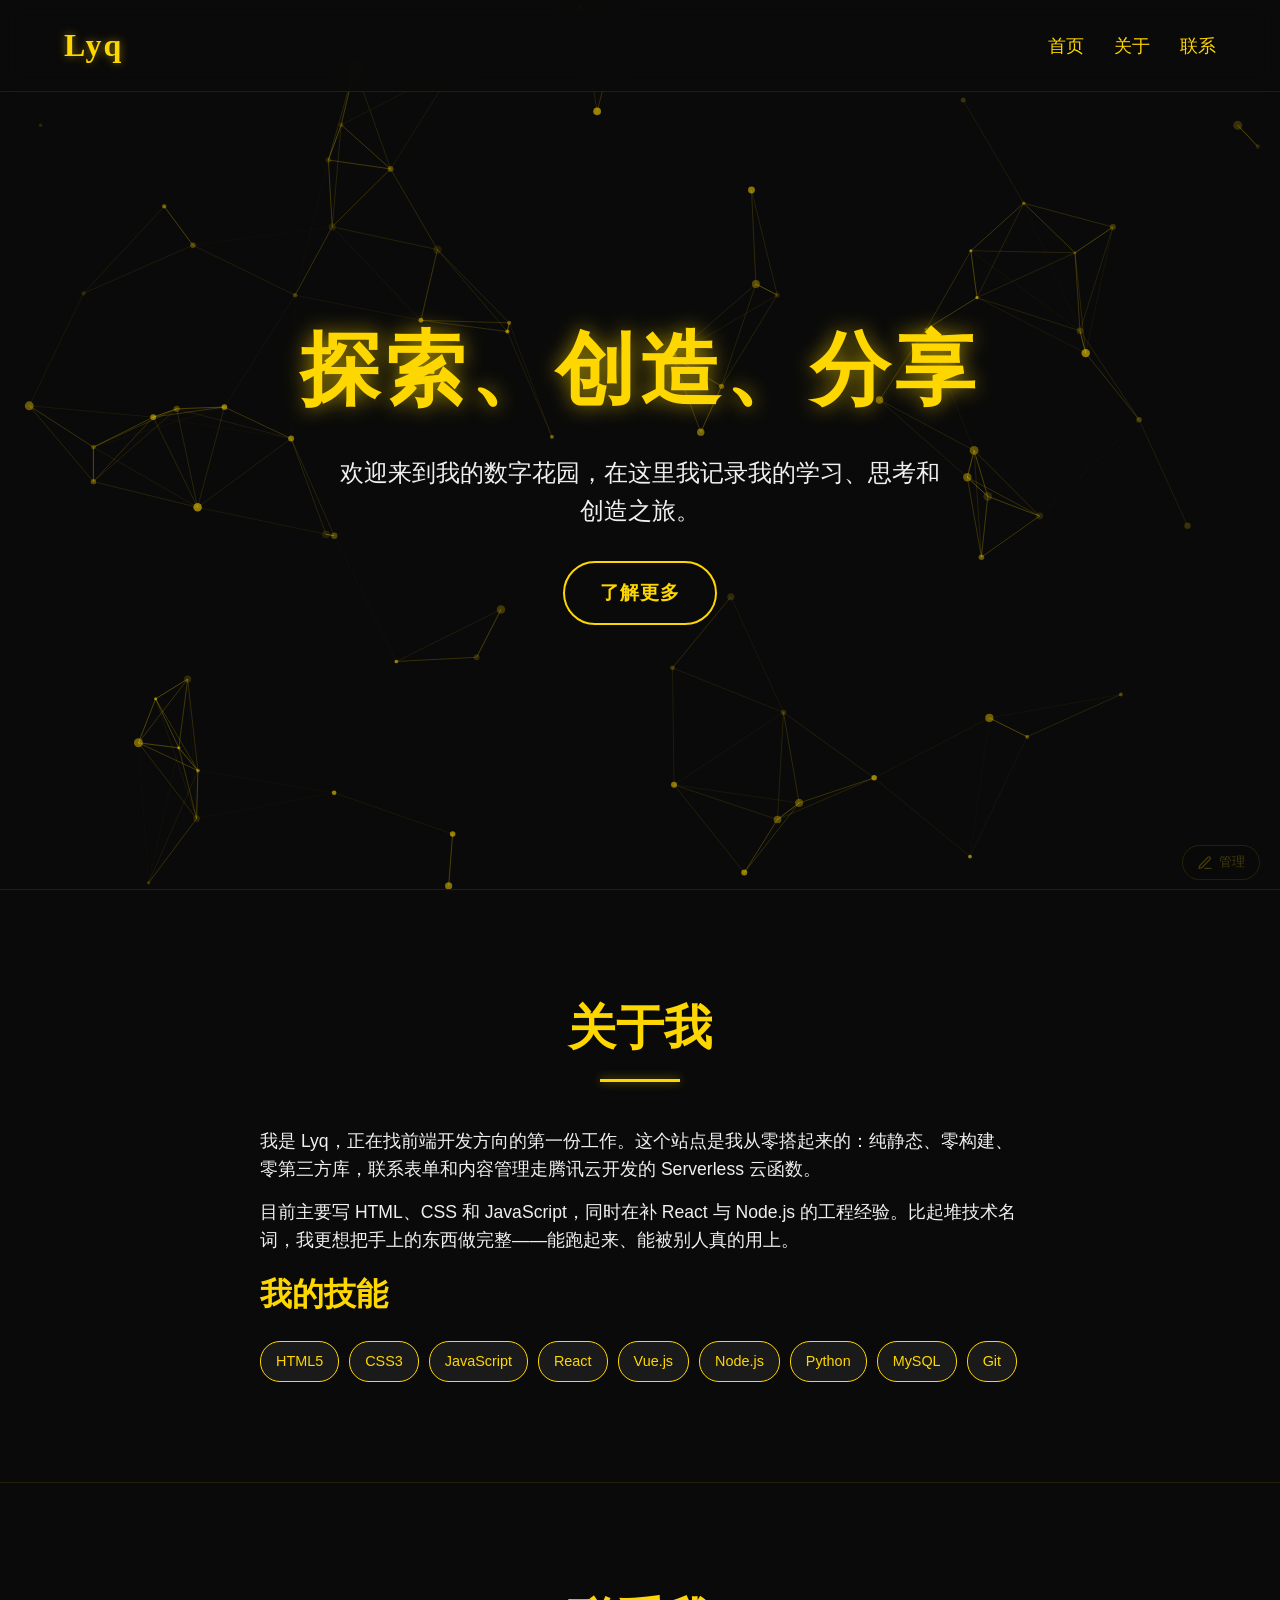
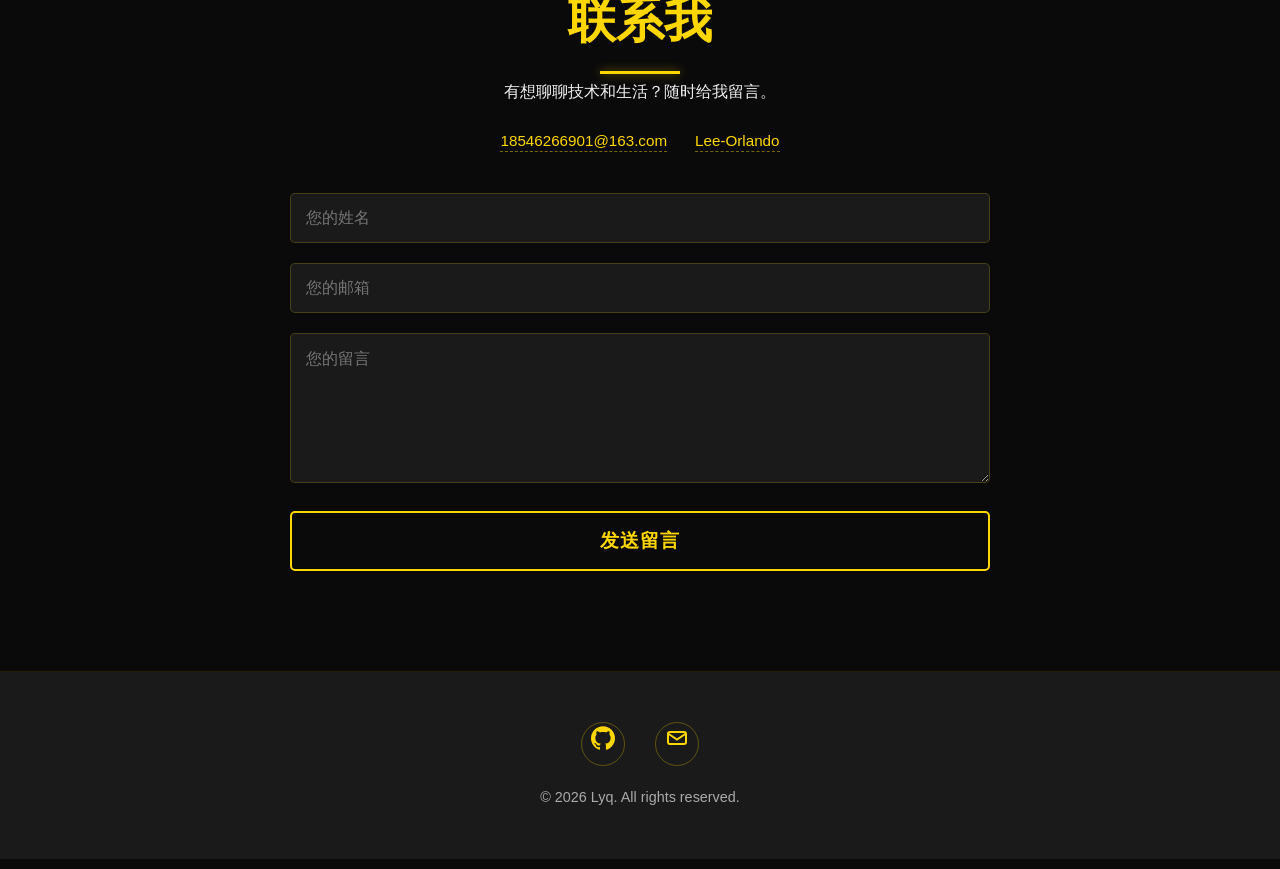
==== index.html @ 3a62768d "chore: 从 sixth 另存为 seventh（全新初始提交）" ====
<!DOCTYPE html>
<html lang="zh-CN">
<head>
    <meta charset="UTF-8">
    <meta name="viewport" content="width=device-width, initial-scale=1.0">
    <title>Lyq - 前端工程师个人站点</title>

    <meta name="description" content="Lyq 的个人站点：记录前端学习、工程实践与独立项目探索，所有内容按「空间」组织，可自行增删文字与图片。">
    <meta name="author" content="Lyq">
    <meta name="keywords" content="前端开发,全栈工程师,Vue,React,Node.js,个人博客,作品集">
    <meta name="theme-color" content="#0a0a0a">

    <meta property="og:type" content="website">
    <meta property="og:title" content="Lyq - 前端工程师个人站点">
    <meta property="og:description" content="探索、创造、分享 —— 记录前端学习与工程实践的数字花园。">
    <!-- TODO: 有真实头像后再换一张 og:image（建议 1200x630），并把 /og-image.png 放到站点根目录 -->
    <meta property="og:image" content="og-image.svg">
    <meta name="twitter:card" content="summary">

    <!-- 联系表单的云函数 HTTP 触发地址（CloudBase HTTP 访问服务）。
         留空则表单不会假装提交成功，而是提示改用邮件联系。
         真实地址写在 site.config.js（已被 gitignore），下面这行只是兜底，仓库里保持为空。 -->
    <meta name="contact-endpoint" content="">

    <!-- 站点内容的读写接口（CloudBase HTTP 访问服务）。
         按区块读写：GET 拿全部区块，POST {section, content} 写单个区块。
         留空则只展示源码里的静态内容，管理面板会如实提示「没能连上云端」。
         真实地址同上，来自 site.config.js。 -->
    <meta name="content-endpoint" content="">

    <link rel="icon" href="data:image/svg+xml,%3Csvg xmlns='http://www.w3.org/2000/svg' viewBox='0 0 64 64'%3E%3Crect width='64' height='64' rx='12' fill='%230a0a0a'/%3E%3Ctext x='32' y='44' font-family='Georgia,serif' font-size='36' font-weight='700' fill='%23FFD700' text-anchor='middle'%3EL%3C/text%3E%3C/svg%3E">
    <link rel="icon" type="image/svg+xml" href="favicon.svg">
    <link rel="apple-touch-icon" href="favicon.svg">

    <!-- JS 被禁用或加载失败时，滚动淡入的元素必须能看到，否则正文整片空白 -->
    <noscript>
        <style>
            .fade-in-section { opacity: 1; transform: none; }
        </style>
    </noscript>

    <link rel="stylesheet" href="css/styles.css">
</head>
<body>
    <a class="skip-link" href="#main">跳到主要内容</a>

    <header id="mainHeader" class="main-header">
        <div class="container">
            <a href="#hero" class="logo">Lyq</a>
            <nav id="mainNav" class="main-nav" aria-label="主导航">
                <ul>
                    <li><a href="#hero">首页</a></li>
                    <li><a href="#about">关于</a></li>
                    <li><a href="#contact">联系</a></li>
                </ul>
            </nav>
            <button type="button" id="hamburger" class="hamburger" aria-controls="mainNav" aria-expanded="false" aria-label="打开导航菜单">
                <span class="line"></span>
                <span class="line"></span>
                <span class="line"></span>
            </button>
        </div>
    </header>

    <main id="main">
        <section class="hero section" id="hero">
            <div class="hero-background"></div>
            <div id="particles-js" aria-hidden="true"></div>
            <!-- data-section 标记这个区块的根，里面的 data-field 就是可管理的字段。
                 默认内容写在 HTML 里，禁用 JS 时页面照样完整。 -->
            <div class="hero-content" data-section="hero">
                <h1 data-field="title">探索、创造、分享</h1>
                <p data-field="subtitle">欢迎来到我的数字花园，在这里我记录我的学习、思考和创造之旅。</p>
                <a href="#about" class="cta-button" data-field="ctaText">了解更多</a>
            </div>
        </section>

        <section class="about section fade-in-section" id="about">
            <div class="container">
                <div class="about-content">
                    <h2 class="section-title">关于我</h2>

                    <div id="aboutView" data-section="about">
                        <p data-field="lead">我是 Lyq，正在找前端开发方向的第一份工作。这个站点是我从零搭起来的：纯静态、零构建、零第三方库，联系表单和内容管理走腾讯云开发的 Serverless 云函数。</p>
                        <p data-field="more">目前主要写 HTML、CSS 和 JavaScript，同时在补 React 与 Node.js 的工程经验。比起堆技术名词，我更想把手上的东西做完整——能跑起来、能被别人真的用上。</p>

                        <h3>我的技能</h3>
                        <!-- skills 自己就是一个区块：默认标签列表写在 <ul data-field="items"> 里，
                             管理员改完后由 js/main.js 整份重建 -->
                        <div data-section="skills">
                            <ul class="skills-list" data-field="items">
                                <li>HTML5</li>
                                <li>CSS3</li>
                                <li>JavaScript</li>
                                <li>React</li>
                                <li>Vue.js</li>
                                <li>Node.js</li>
                                <li>Python</li>
                                <li>MySQL</li>
                                <li>Git</li>
                            </ul>
                        </div>
                    </div>
                </div>
            </div>
        </section>

        <!-- 自建空间：没有固定标题，也不预设数量。
             管理员在面板里建几个空间、往里塞文字和图片，这里就出现几张卡；
             一个空间都还没建时整块隐藏，不会留一块空白。 -->
        <section class="spaces section fade-in-section" id="spaces" hidden>
            <div class="container">
                <div class="spaces-list" id="spacesList" data-section="spaces"></div>
            </div>
        </section>

        <section class="contact section fade-in-section" id="contact">
            <div class="container">
                <h2 class="section-title">联系我</h2>
                <!-- 引导语、邮箱、GitHub 都由云端 contact 区块驱动；
                     页脚的两个圆形图标读的是同一份数据，改一次三处同时变。 -->
                <div class="contact-lede" data-section="contact">
                    <p class="contact-intro" data-field="intro">有想聊聊技术和生活？随时给我留言。</p>
                    <ul class="contact-direct">
                        <li>
                            <a data-field="email" href="mailto:18546266901@163.com?subject=%E6%9D%A5%E8%87%AA%E4%B8%AA%E4%BA%BA%E7%AB%99%E7%82%B9%E7%9A%84%E7%95%99%E8%A8%80">18546266901@163.com</a>
                        </li>
                        <li>
                            <a data-field="github" href="https://github.com/Lee-Orlando" rel="noopener noreferrer" target="_blank">Lee-Orlando</a>
                        </li>
                    </ul>
                </div>

                <!-- 提交由 js/main.js 接管，用 fetch 发到 <meta name="contact-endpoint"> 指向的云函数。
                     保留 novalidate 是为了用自定义的即时校验，而不是浏览器默认气泡。 -->
                <form class="contact-form" id="contactForm" action="#" method="POST" novalidate>
                    <p class="form-status" id="formStatus" role="status" aria-live="polite" hidden></p>

                    <div class="form-group">
                        <label class="visually-hidden" for="contactName">您的姓名</label>
                        <input type="text" id="contactName" name="name" placeholder="您的姓名" autocomplete="name" required aria-describedby="nameError">
                        <span class="form-error" id="nameError" hidden></span>
                    </div>
                    <div class="form-group">
                        <label class="visually-hidden" for="contactEmail">您的邮箱</label>
                        <input type="email" id="contactEmail" name="email" placeholder="您的邮箱" autocomplete="email" required aria-describedby="emailError">
                        <span class="form-error" id="emailError" hidden></span>
                    </div>
                    <div class="form-group">
                        <label class="visually-hidden" for="contactMessage">您的留言</label>
                        <textarea id="contactMessage" name="message" placeholder="您的留言" rows="5" required aria-describedby="messageError"></textarea>
                        <span class="form-error" id="messageError" hidden></span>
                    </div>
                    <button type="submit" class="submit-button">发送留言</button>
                </form>
            </div>
        </section>
    </main>

    <footer class="main-footer">
        <div class="container">
            <ul class="footer-socials">
                <li>
                    <!-- href 由 js/main.js 按云端 contact 区块的 github 字段更新 -->
                    <a href="https://github.com/Lee-Orlando" id="footerGithub" class="social-link" aria-label="GitHub 主页：Lee-Orlando" rel="noopener noreferrer" target="_blank">
                        <svg viewBox="0 0 24 24" width="24" height="24" fill="currentColor" aria-hidden="true" focusable="false">
                            <path d="M12 .297c-6.63 0-12 5.373-12 12 0 5.303 3.438 9.8 8.205 11.385.6.113.82-.258.82-.577 0-.285-.01-1.04-.015-2.04-3.338.724-4.042-1.61-4.042-1.61C4.422 18.07 3.633 17.7 3.633 17.7c-1.087-.744.084-.729.084-.729 1.205.084 1.838 1.236 1.838 1.236 1.07 1.835 2.809 1.305 3.495.998.108-.776.417-1.305.76-1.605-2.665-.3-5.466-1.332-5.466-5.93 0-1.31.465-2.38 1.235-3.22-.135-.303-.54-1.523.105-3.176 0 0 1.005-.322 3.3 1.23.96-.267 1.98-.399 3-.405 1.02.006 2.04.138 3 .405 2.28-1.552 3.285-1.23 3.285-1.23.645 1.653.24 2.873.12 3.176.765.84 1.23 1.91 1.23 3.22 0 4.61-2.805 5.625-5.475 5.92.42.36.81 1.096.81 2.22 0 1.606-.015 2.896-.015 3.286 0 .315.21.69.825.57C20.565 22.092 24 17.592 24 12.297c0-6.627-5.373-12-12-12"/>
                        </svg>
                    </a>
                </li>
                <li>
                    <!-- href 由 js/main.js 按云端 contact 区块的 email 字段更新 -->
                    <a href="mailto:18546266901@163.com?subject=%E6%9D%A5%E8%87%AA%E4%B8%AA%E4%BA%BA%E7%AB%99%E7%82%B9%E7%9A%84%E7%95%99%E8%A8%80" id="footerEmail" class="social-link" aria-label="发送邮件到 18546266901@163.com">
                        <svg viewBox="0 0 24 24" width="24" height="24" fill="none" stroke="currentColor" stroke-width="2" aria-hidden="true" focusable="false">
                            <rect x="3" y="6" width="18" height="12" rx="2"></rect>
                            <path d="M3 7.5l9 6 9-6"></path>
                        </svg>
                    </a>
                </li>
            </ul>
            <div class="footer-copyright" data-section="footer">
                <p>&copy; <span id="copyright-year"></span> <span data-field="note">Lyq. All rights reserved.</span></p>
            </div>
        </div>
    </footer>

    <!-- 管理入口：整站唯一可见的编辑入口。默认 hidden，由 JS 显示，
         所以禁用 JS 的访客看不到它——反正那时候面板也用不了。 -->
    <button type="button" class="admin-fab" id="adminFab" hidden aria-label="打开站点管理面板">
        <svg viewBox="0 0 24 24" width="16" height="16" fill="none" stroke="currentColor" stroke-width="2" stroke-linecap="round" stroke-linejoin="round" aria-hidden="true" focusable="false">
            <path d="M12 20h9"></path>
            <path d="M16.5 3.5a2.121 2.121 0 0 1 3 3L7 19l-4 1 1-4Z"></path>
        </svg>
        <span>管理</span>
    </button>

    <!-- 管理面板：         里面的标签页与各区块表单由 js/main.js 按 SECTIONS 那张表生成，
         加一个新区块只要动那张表，不用回来改 HTML。 -->
    <aside class="admin-panel" id="adminPanel" hidden aria-label="站点管理面板">
        <div class="admin-panel-head">
            <h2>站点管理</h2>
            <button type="button" class="ghost-button" id="adminPanelClose">收起</button>
        </div>
        <p class="editor-hint" id="adminPanelHint"></p>
        <div class="admin-tabs" id="adminTabs" role="tablist" aria-label="内容区块"></div>
        <form id="adminForm" novalidate>
            <div id="adminPanes"></div>
        </form>
    </aside>

    <!-- 站点配置：含真实云函数地址，被 .gitignore 排除。
         文件不存在时页面照常工作，只是读不到云端内容、变成只读，不会报错。 -->
    <script src="site.config.js" defer></script>
    <script src="js/main.js" defer></script>
</body>
</html>
---- css/styles.css ----
:root {
    --gold: #FFD700;
    --dark-gold: #c5a700;
    --black: #0a0a0a;
    --dark-gray: #1a1a1a;
    --light-gray: #f0f0f0;
    --white: #ffffff;
    --font-sans: -apple-system, BlinkMacSystemFont, 'Segoe UI', 'PingFang SC', 'Hiragino Sans GB', 'Microsoft YaHei', Roboto, Helvetica, Arial, sans-serif;
    --font-serif: Georgia, 'Times New Roman', 'Songti SC', STSong, serif;
    --error: #f28b82;
}

*,
*::before,
*::after {
    box-sizing: border-box;
}

* {
    margin: 0;
    padding: 0;
}

html {
    scroll-behavior: smooth;
}

body {
    font-family: var(--font-sans);
    background-color: var(--black);
    color: var(--light-gray);
    overflow-x: hidden;
    line-height: 1.6;
}

.container {
    width: 90%;
    max-width: 1200px;
    margin: 0 auto;
}

h1, h2, h3, h4 {
    font-family: var(--font-serif);
    color: var(--gold);
    font-weight: 700;
}

a {
    color: var(--gold);
    text-decoration: none;
    transition: color 0.3s ease;
}

a:hover {
    color: var(--dark-gold);
}

:focus-visible {
    outline: 3px solid var(--gold);
    outline-offset: 3px;
    border-radius: 2px;
}

.visually-hidden {
    position: absolute;
    width: 1px;
    height: 1px;
    padding: 0;
    margin: -1px;
    overflow: hidden;
    clip: rect(0 0 0 0);
    white-space: nowrap;
    border: 0;
}

.skip-link {
    position: absolute;
    top: 0;
    left: 50%;
    transform: translate(-50%, -120%);
    z-index: 2000;
    padding: 12px 24px;
    background: var(--gold);
    color: var(--black);
    font-weight: 700;
    transition: transform 0.2s ease;
}

.skip-link:focus {
    transform: translate(-50%, 0);
}

section[id] {
    scroll-margin-top: 90px;
}

/* Header */
.main-header {
    position: fixed;
    top: 0;
    left: 0;
    width: 100%;
    z-index: 1000;
    padding: 20px 0;
    background: rgba(10, 10, 10, 0.8);
    -webkit-backdrop-filter: blur(10px);
    backdrop-filter: blur(10px);
    transition: all 0.3s ease;
    border-bottom: 1px solid rgba(255, 215, 0, 0.1);
}

.main-header.scrolled {
    padding: 15px 0;
    background: rgba(10, 10, 10, 0.95);
}

.main-header .container {
    display: flex;
    justify-content: space-between;
    align-items: center;
}

.logo {
    font-family: var(--font-serif);
    font-size: 2rem;
    font-weight: 700;
    color: var(--gold);
    letter-spacing: 2px;
    text-shadow: 0 0 10px rgba(255, 215, 0, 0.5);
}

.main-nav ul {
    display: flex;
    list-style: none;
}

.main-nav ul li {
    margin-left: 30px;
}

.main-nav ul li a {
    font-family: var(--font-serif);
    font-weight: 400;
    font-size: 1.1rem;
    padding: 10px 0;
    border-bottom: 2px solid transparent;
    transition: all 0.3s ease;
}

.main-nav ul li a:hover,
.main-nav ul li a.active {
    color: var(--white);
    border-bottom-color: var(--gold);
}

.hamburger {
    display: none;
    flex-direction: column;
    cursor: pointer;
    background: none;
    border: 0;
    padding: 8px;
    color: var(--gold);
}

.hamburger .line {
    width: 25px;
    height: 2px;
    background-color: var(--gold);
    margin: 4px 0;
    transition: 0.3s;
}

/* Hero Section */
.hero {
    /* 先给不支持 dvh 的浏览器的兜底值，再覆盖成动态视口高度，
       避免 iOS Safari 地址栏收合时首屏跳动 */
    height: 100vh;
    height: 100dvh;
    display: flex;
    align-items: center;
    justify-content: center;
    text-align: center;
    position: relative;
    overflow: hidden;
    padding-top: 120px; /* 进一步增加padding-top，确保hero内容完全不被header遮挡 */
    margin-top: -10px; /* 添加负margin，让hero背景延伸到header下方 */
}

.hero-background {
    position: absolute;
    top: 0;
    left: 0;
    width: 100%;
    height: 100%;
    background: var(--black);
    z-index: -2;
}

#particles-js {
    position: absolute;
    width: 100%;
    height: 100%;
    z-index: -1;
}

/* 调整hero-content的位置，确保在header下方正确显示 */
.hero-content {
    animation: fadeIn 2s ease-in-out;
    z-index: 1;
    margin-top: 60px; /* 增加margin-top值，将文字位置下调 */
}

.hero h1 {
    font-size: 5rem;
    margin-bottom: 20px;
    letter-spacing: 5px;
    text-shadow: 0 0 20px rgba(255, 215, 0, 0.6);
}

.hero p {
    font-size: 1.5rem;
    color: var(--light-gray);
    max-width: 600px;
    margin: 0 auto 30px;
}

.cta-button {
    display: inline-block;
    padding: 15px 35px;
    border: 2px solid var(--gold);
    border-radius: 50px;
    font-size: 1.2rem;
    font-weight: 700;
    text-transform: uppercase;
    letter-spacing: 1px;
    transition: all 0.4s ease;
    position: relative;
    overflow: hidden;
    z-index: 1;
}

.cta-button:before {
    content: '';
    position: absolute;
    top: 0;
    left: 0;
    width: 0;
    height: 100%;
    background-color: var(--gold);
    transition: all 0.4s ease;
    z-index: -1;
}

.cta-button:hover {
    color: var(--black);
}

.cta-button:hover:before {
    width: 100%;
}

/* General Section Styling */
.section {
    padding: 100px 0;
    border-bottom: 1px solid rgba(255, 215, 0, 0.1);
}

.section-title {
    text-align: center;
    font-size: 3rem;
    margin-bottom: 60px;
    position: relative;
}

.section-title::after {
    content: '';
    position: absolute;
    bottom: -15px;
    left: 50%;
    transform: translateX(-50%);
    width: 80px;
    height: 3px;
    background: var(--gold);
    box-shadow: 0 0 10px rgba(255, 215, 0, 0.5);
}

/* About Section */
.about-content {
    max-width: 760px;
    margin: 0 auto;
}

.about-content h3 {
    font-size: 2rem;
    margin-bottom: 20px;
}

.about-content p {
    margin-bottom: 15px;
    font-size: 1.1rem;
}

/* ---------- 联系方式直连 ---------- */

.contact-lede {
    text-align: center;
    margin-bottom: 40px;
}

.contact-direct {
    list-style: none;
    padding: 0;
    display: flex;
    flex-wrap: wrap;
    justify-content: center;
    gap: 12px 28px;
    margin-top: 18px;
    font-size: 0.95rem;
}

.contact-direct a {
    border-bottom: 1px dashed rgba(255, 215, 0, 0.45);
    padding-bottom: 2px;
    word-break: break-all;
}

.ghost-button {
    display: inline-block;
    padding: 10px 20px;
    border: 1px solid rgba(255, 215, 0, 0.4);
    border-radius: 5px;
    background: transparent;
    color: var(--gold);
    font-family: inherit;
    font-size: 0.9rem;
    cursor: pointer;
    transition: background 0.3s ease, color 0.3s ease, border-color 0.3s ease;
}

.ghost-button:hover {
    background: var(--gold);
    border-color: var(--gold);
    color: var(--black);
}

.form-group label {
    display: block;
    margin-bottom: 6px;
    font-size: 0.9rem;
    color: var(--gold);
}

.editor-hint {
    font-size: 0.85rem;
    color: #a0a0a0;
    border-left: 2px solid rgba(255, 215, 0, 0.4);
    padding-left: 12px;
    margin-bottom: 25px;
}

.field-hint {
    display: block;
    margin-top: 6px;
    font-size: 0.8rem;
    color: #8b8b8b;
}

.editor-actions {
    display: flex;
    flex-wrap: wrap;
    gap: 12px;
    align-items: center;
    margin-top: 10px;
}

.editor-actions .submit-button {
    width: auto;
    flex: 1 1 140px;
    padding: 12px 24px;
}

.editor-status {
    margin-top: 15px;
    padding: 10px 14px;
    border: 1px solid transparent;
    border-radius: 5px;
    font-size: 0.9rem;
}

.editor-status.is-success {
    border-color: var(--gold);
    background: rgba(255, 215, 0, 0.08);
    color: var(--gold);
}

.editor-status.is-error {
    border-color: var(--error);
    background: rgba(242, 139, 130, 0.08);
    color: var(--error);
}

/* ---------- 自建空间 ---------- */

/* 空间是一竖列：每个空间一张卡，卡片里按「文字块 / 图片块」的顺序往下排。
   不做成网格，是因为卡片高度差太大，网格会让短卡片下面留出空洞。 */
.spaces-list {
    display: flex;
    flex-direction: column;
    gap: 28px;
}

.space-card {
    padding: 30px 28px;
    background: var(--dark-gray);
    border: 1px solid rgba(255, 215, 0, 0.2);
    border-radius: 10px;
}

.space-title {
    font-size: 1.5rem;
    margin-bottom: 16px;
}

.space-text {
    font-size: 1.02rem;
    line-height: 1.75;
    white-space: pre-wrap;
    margin-bottom: 14px;
}

.space-text:last-child {
    margin-bottom: 0;
}

.space-media {
    margin: 0 0 18px;
}

.space-media:last-child {
    margin-bottom: 0;
}

.space-media img {
    display: block;
    width: 100%;
    height: auto;
    border-radius: 8px;
    border: 1px solid rgba(255, 215, 0, 0.15);
    /* 图片有自己的固有比例，加载完成前这里可能是 0 高，
       加个深色底避免布局突然跳一下 */
    background: #141414;
}

.space-media figcaption {
    margin-top: 8px;
    font-size: 0.85rem;
    color: #9a9a9a;
    text-align: center;
}

/* ---------- 管理面板 ---------- */

/* 从右侧滑出的抽屉。不用 <dialog>：它自带的聚焦陷阱和 Esc 行为
   跟这边「点页面别处也能关」的预期不一致，自己控制更省事。 */
.admin-panel {
    position: fixed;
    top: 0;
    right: 0;
    z-index: 1200;
    width: 440px;
    max-width: 100%;
    height: 100vh;
    height: 100dvh;
    overflow-y: auto;
    padding: 24px 26px 40px;
    background: #121212;
    border-left: 1px solid rgba(255, 215, 0, 0.25);
    box-shadow: -18px 0 40px rgba(0, 0, 0, 0.55);
}

.admin-panel-head {
    display: flex;
    align-items: center;
    justify-content: space-between;
    gap: 12px;
    margin-bottom: 14px;
}

.admin-panel-head h2 {
    font-size: 1.5rem;
    margin: 0;
}

.admin-tabs {
    display: flex;
    flex-wrap: wrap;
    gap: 8px;
    margin: 16px 0 20px;
    padding-bottom: 4px;
}

.admin-tab {
    position: relative;
    padding: 8px 14px;
    border: 1px solid rgba(255, 215, 0, 0.3);
    border-radius: 999px;
    background: transparent;
    color: var(--gold);
    font-family: inherit;
    font-size: 0.85rem;
    cursor: pointer;
    transition: background 0.25s ease, color 0.25s ease, border-color 0.25s ease;
}

.admin-tab:hover {
    border-color: var(--gold);
}

.admin-tab.is-active {
    background: var(--gold);
    border-color: var(--gold);
    color: var(--black);
    font-weight: 700;
}

/* 有未保存改动时，标签右上角一个金色小点 */
.admin-tab.is-dirty::after {
    content: '';
    position: absolute;
    top: 4px;
    right: 6px;
    width: 6px;
    height: 6px;
    border-radius: 50%;
    background: var(--error);
}

.admin-pane-body {
    display: flex;
    flex-direction: column;
    gap: 16px;
}

/* 作品集这类列表编辑器：一条一张卡 */
.item-editor-list {
    display: flex;
    flex-direction: column;
    gap: 14px;
}

.item-editor {
    padding: 14px 16px;
    border: 1px solid rgba(255, 215, 0, 0.18);
    border-radius: 8px;
    background: rgba(255, 215, 0, 0.03);
}

.item-editor-head {
    display: flex;
    align-items: center;
    justify-content: space-between;
    gap: 10px;
    margin-bottom: 12px;
}

.item-index {
    font-size: 0.85rem;
    color: var(--gold);
    overflow: hidden;
    text-overflow: ellipsis;
    white-space: nowrap;
}

.item-controls {
    display: flex;
    gap: 6px;
    flex-shrink: 0;
}

.icon-button {
    padding: 4px 9px;
    border: 1px solid rgba(255, 215, 0, 0.3);
    border-radius: 5px;
    background: transparent;
    color: var(--gold);
    font-family: inherit;
    font-size: 0.78rem;
    cursor: pointer;
    transition: background 0.25s ease, color 0.25s ease, opacity 0.25s ease;
}

.icon-button:hover:not(:disabled) {
    background: var(--gold);
    color: var(--black);
}

.icon-button:disabled {
    opacity: 0.35;
    cursor: not-allowed;
}

.icon-button.is-danger {
    border-color: rgba(242, 139, 130, 0.5);
    color: var(--error);
}

.icon-button.is-danger:hover:not(:disabled) {
    background: var(--error);
    color: var(--black);
}

.item-add {
    align-self: flex-start;
    margin-top: 4px;
}

/* ---------- 空间里的内容块编辑器 ---------- */

.block-editor-list {
    display: flex;
    flex-direction: column;
    gap: 12px;
    margin-top: 14px;
    padding-top: 14px;
    border-top: 1px dashed rgba(255, 215, 0, 0.25);
}

.block-editor {
    padding: 12px 14px;
    border: 1px solid rgba(255, 215, 0, 0.14);
    border-radius: 6px;
    background: rgba(0, 0, 0, 0.25);
}

.block-head {
    display: flex;
    align-items: center;
    justify-content: space-between;
    gap: 10px;
    margin-bottom: 10px;
}

.block-kind {
    font-size: 0.78rem;
    padding: 2px 9px;
    border-radius: 999px;
    border: 1px solid rgba(255, 215, 0, 0.35);
    color: var(--gold);
}

.block-kind.is-image {
    border-color: rgba(255, 215, 0, 0.55);
    background: rgba(255, 215, 0, 0.12);
}

.block-editor .form-group {
    margin-bottom: 12px;
}

.block-editor .form-group:last-child {
    margin-bottom: 0;
}

.block-editor label {
    font-size: 0.8rem;
    color: #c8c8c8;
}

.block-file {
    width: 100%;
    padding: 10px;
    background: #0d0d0d;
    border: 1px dashed rgba(255, 215, 0, 0.35);
    border-radius: 5px;
    color: var(--light-gray);
    font-family: inherit;
    font-size: 0.82rem;
    cursor: pointer;
}

.block-preview {
    display: block;
    width: 100%;
    max-height: 160px;
    object-fit: contain;
    margin: 10px 0;
    border-radius: 6px;
    background: #0d0d0d;
}

.block-actions {
    display: flex;
    flex-wrap: wrap;
    gap: 10px;
    margin-top: 12px;
}

.block-actions .ghost-button {
    padding: 8px 14px;
    font-size: 0.82rem;
}

.admin-pane .submit-button {
    width: auto;
    flex: 1 1 160px;
    padding: 12px 20px;
    font-size: 1rem;
}

/* ---------- 管理员入口 ---------- */

/* 右下角悬浮小按钮：这是整站唯一可见的管理入口。
   刻意压得很淡，hr 浏览时几乎注意不到，鼠标移上去才变清楚。 */
.admin-fab {
    position: fixed;
    right: 20px;
    bottom: 20px;
    z-index: 90;
    display: inline-flex;
    align-items: center;
    gap: 6px;
    padding: 8px 14px;
    border: 1px solid rgba(255, 215, 0, 0.25);
    border-radius: 999px;
    background: rgba(10, 10, 10, 0.75);
    backdrop-filter: blur(6px);
    color: rgba(255, 215, 0, 0.55);
    font-family: inherit;
    font-size: 0.8rem;
    cursor: pointer;
    opacity: 0.45;
    transition: opacity 0.3s ease, color 0.3s ease, border-color 0.3s ease;
}

.admin-fab:hover,
.admin-fab:focus-visible {
    opacity: 1;
    color: var(--gold);
    border-color: var(--gold);
}

/* 面板开着时把悬浮按钮点亮成实心，一眼看得出当前处于管理态 */
.admin-fab.is-active {
    opacity: 1;
    color: var(--black);
    background: var(--gold);
    border-color: var(--gold);
}

@media (max-width: 768px) {
    .admin-fab {
        right: 14px;
        bottom: 14px;
        padding: 7px 12px;
    }

    /* 手机上窄抽屉不好用，直接铺满全屏 */
    .admin-panel {
        width: 100%;
        padding: 20px 18px 40px;
    }

    .space-card {
        padding: 22px 18px;
    }
}

.skills-list {
    list-style: none;
    padding: 0;
    display: flex;
    flex-wrap: wrap;
    gap: 10px;
    margin-top: 20px;
}

.skills-list > li {
    background: var(--dark-gray);
    padding: 8px 15px;
    border-radius: 20px;
    border: 1px solid var(--gold);
    color: var(--gold);
    font-size: 0.9rem;
    transition: transform 0.3s ease, background 0.3s ease, color 0.3s ease;
}

.skills-list > li:hover {
    background: var(--gold);
    color: var(--black);
    transform: translateY(-3px);
}

/* Contact Section */
.contact-form {
    max-width: 700px;
    margin: 0 auto;
}

.contact-intro {
    text-align: center;
    max-width: 600px;
    margin: -40px auto 24px;
}

.form-group {
    margin-bottom: 20px;
}

.form-group input,
.form-group textarea {
    width: 100%;
    padding: 15px;
    background-color: var(--dark-gray);
    border: 1px solid rgba(255, 215, 0, 0.2);
    border-radius: 5px;
    color: var(--light-gray);
    font-size: 1rem;
    font-family: inherit;
    transition: border-color 0.3s, box-shadow 0.3s;
}

.form-group input:focus,
.form-group textarea:focus {
    outline: none;
    border-color: var(--gold);
    box-shadow: 0 0 15px rgba(255, 215, 0, 0.2);
}

.form-group input[aria-invalid="true"],
.form-group textarea[aria-invalid="true"] {
    border-color: var(--error);
}

.form-error {
    display: block;
    margin-top: 6px;
    font-size: 0.85rem;
    color: var(--error);
}

.form-status.is-success {
    border-color: var(--gold);
    background: rgba(255, 215, 0, 0.08);
    color: var(--gold);
}

.form-status.is-error {
    border-color: var(--error);
    background: rgba(242, 139, 130, 0.08);
    color: var(--error);
}

.submit-button:disabled {
    opacity: 0.6;
    cursor: not-allowed;
}

.submit-button:disabled:hover {
    background: transparent;
    color: var(--gold);
    box-shadow: none;
}

.form-group textarea {
    min-height: 150px;
    resize: vertical;
}

/* 文本显示优化 */
p {
    overflow-wrap: break-word;
    word-wrap: break-word;
    hyphens: auto;
    white-space: normal;
}

/* 确保所有容器不会意外截断内容 */
.section {
    overflow: visible;
}

/* 防止标题被截断 */
h1, h2, h3, h4 {
    overflow-wrap: break-word;
    word-wrap: break-word;
}

/* 修复联系表单提交按钮样式，确保与其他按钮样式一致 */
.submit-button {
    display: block;
    width: 100%;
    padding: 15px;
    border: 2px solid var(--gold);
    background: transparent;
    color: var(--gold);
    font-size: 1.2rem;
    font-weight: 700;
    text-transform: uppercase;
    letter-spacing: 1px;
    border-radius: 5px;
    cursor: pointer;
    transition: all 0.4s ease;
}

.submit-button:hover {
    background: var(--gold);
    color: var(--black);
    box-shadow: 0 0 20px rgba(255, 215, 0, 0.4);
}

/* Footer */
.main-footer {
    background: var(--dark-gray);
    padding: 50px 0;
    text-align: center;
}

.footer-socials {
    margin-bottom: 20px;
    padding: 0;
    list-style: none;
    display: flex;
    justify-content: center;
    gap: 30px;
}

/* 间距统一交给父级的 gap，这里不再叠加 margin */
.footer-socials a {
    font-size: 1.5rem;
    display: inline-block;
    transition: transform 0.3s ease;
}

.social-link {
    display: inline-flex;
    align-items: center;
    justify-content: center;
    width: 44px;
    height: 44px;
    border: 1px solid rgba(255, 215, 0, 0.3);
    border-radius: 50%;
    color: var(--gold);
    transition: transform 0.3s ease, border-color 0.3s ease, color 0.3s ease;
}

.social-link:hover {
    border-color: var(--gold);
    background: rgba(255, 215, 0, 0.08);
    color: var(--white);
    transform: translateY(-5px);
}

.footer-copyright {
    font-size: 0.9rem;
    color: #aaa;
}

/* Animations */
@keyframes fadeIn {
    from { opacity: 0; transform: translateY(20px); }
    to { opacity: 1; transform: translateY(0); }
}

.fade-in-section {
    opacity: 0;
    transform: translateY(50px);
    transition: opacity 0.8s ease-out, transform 0.8s ease-out;
}

.fade-in-section.is-visible {
    opacity: 1;
    transform: translateY(0);
}

/* Responsive Design */
@media (max-width: 768px) {
    .logo {
        font-size: 1.5rem;
    }

    .main-nav {
        position: fixed;
        top: 0;
        right: -100%;
        width: 70%;
        height: 100vh;
        background: var(--dark-gray);
        flex-direction: column;
        justify-content: center;
        align-items: center;
        transition: right 0.5s ease-in-out;
        box-shadow: -5px 0 15px rgba(0,0,0,0.5);
    }

    .main-nav.active {
        right: 0;
    }

    .main-nav ul {
        flex-direction: column;
        align-items: center;
    }

    .main-nav ul li {
        margin: 20px 0;
        margin-left: 0;
    }

    .main-nav ul li a {
        font-size: 1.5rem;
    }

    .hamburger {
        display: flex;
        z-index: 1001;
    }

    .hamburger.active .line:nth-child(1) {
        transform: rotate(-45deg) translate(-6px, 6px);
    }
    .hamburger.active .line:nth-child(2) {
        opacity: 0;
    }
    .hamburger.active .line:nth-child(3) {
        transform: rotate(45deg) translate(-6px, -6px);
    }

    .hero h1 {
        font-size: 3rem;
    }

    .hero p {
        font-size: 1.2rem;
    }

    .about-content {
        text-align: center;
    }

    .editor-actions {
        justify-content: center;
    }
}

@media (max-width: 480px) {
    .container {
        width: 95%;
    }

    .hero h1 {
        font-size: 2.5rem;
    }

    .hero p {
        font-size: 1rem;
    }

    .section-title {
        font-size: 2.2rem;
    }
}

@media (prefers-reduced-motion: reduce) {
    html {
        scroll-behavior: auto;
    }

    *,
    *::before,
    *::after {
        animation-duration: 0.001ms !important;
        animation-iteration-count: 1 !important;
        transition-duration: 0.001ms !important;
    }

    .fade-in-section {
        opacity: 1;
        transform: none;
    }
}
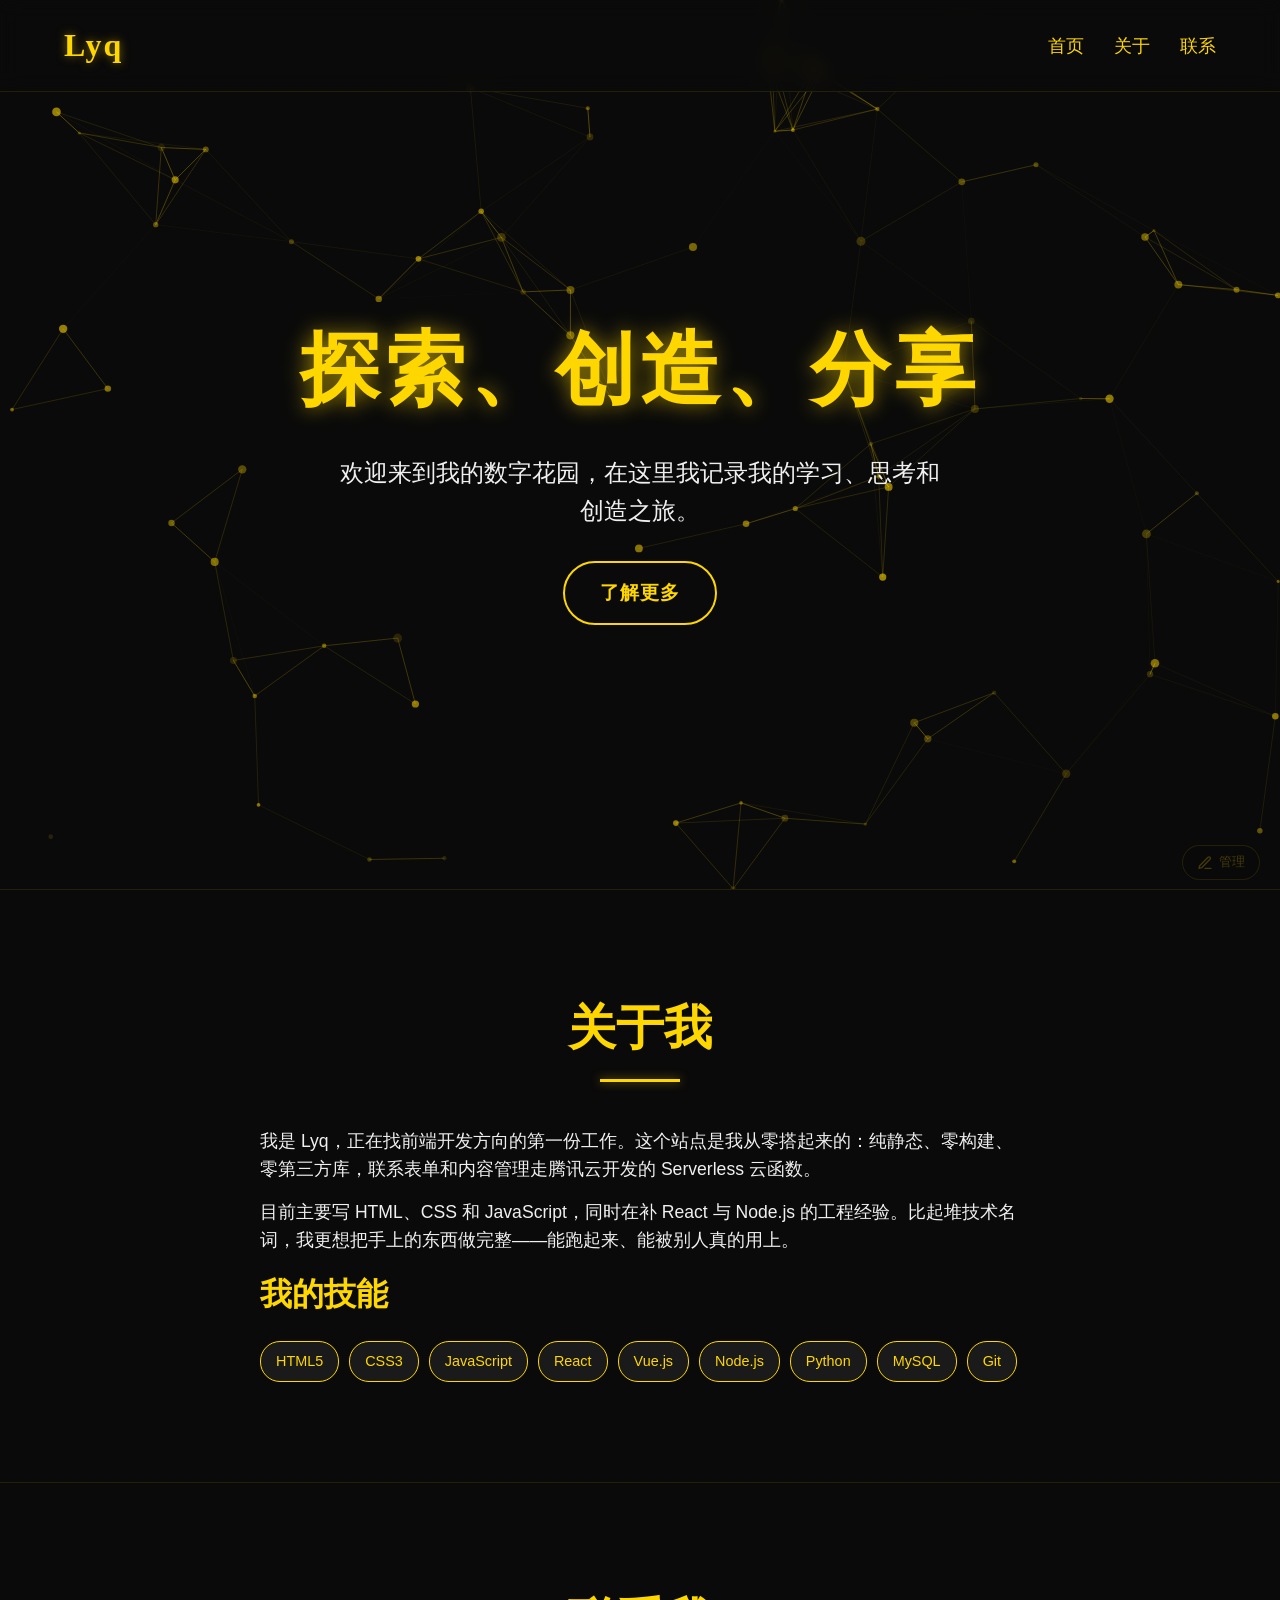
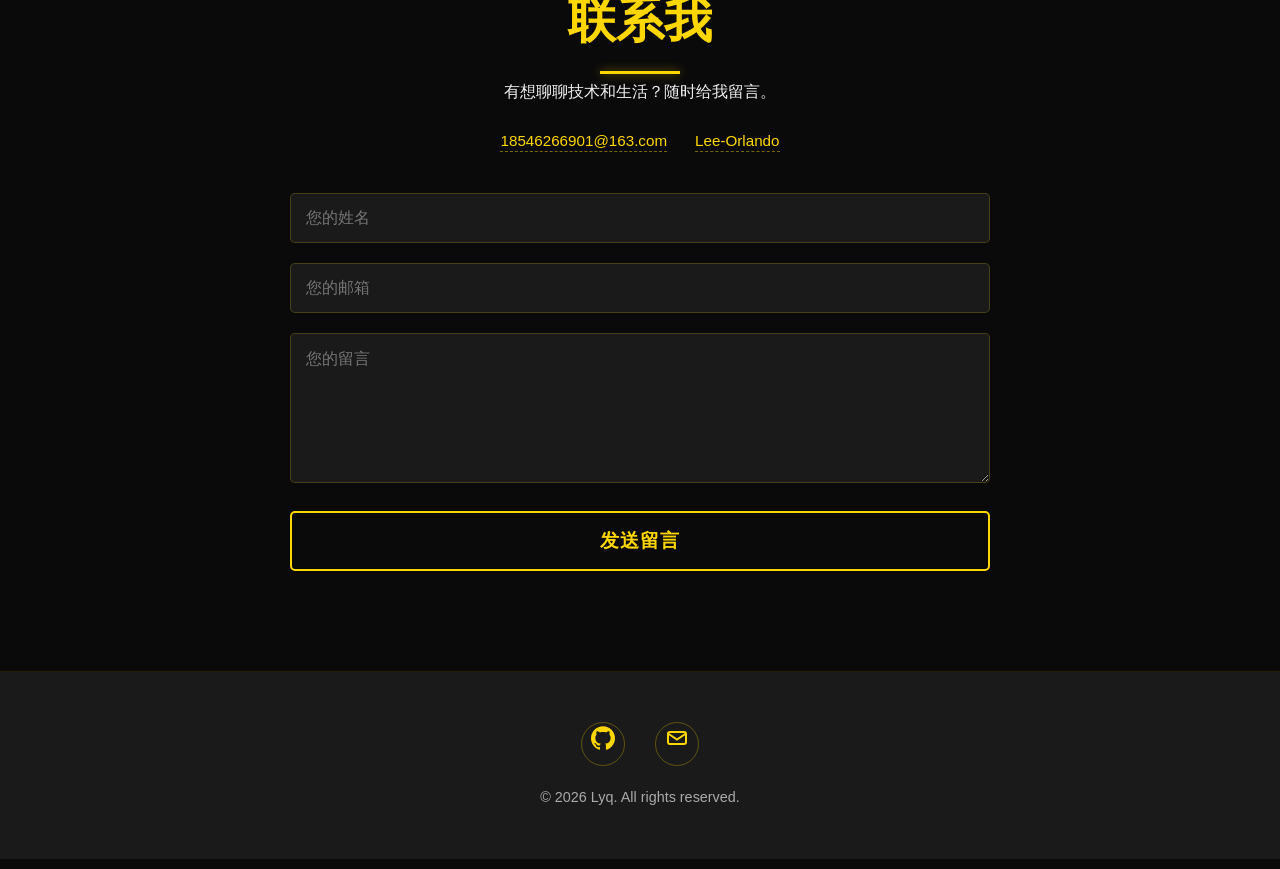
==== commit 6e68b694: "feat(space): 详情页自带编辑器；外链移出空间，新增「好东西」区块" ====
--- a/index.html
+++ b/index.html
@@ -111,6 +111,17 @@
         <section class="spaces section fade-in-section" id="spaces" hidden>
             <div class="container">
                 <div class="spaces-list" id="spacesList" data-section="spaces"></div>
+            </div>
+        </section>
+
+        <!-- 好东西：站外网址收藏，管理员在面板里一条条加。
+             跟空间的区别是这里不存内容，只存一个指向别处的链接——
+             适合放自己的其他 web 作品，或者欣赏的站点。一条都没有时整块隐藏。 -->
+        <section class="links section fade-in-section" id="links" hidden>
+            <div class="container">
+                <h2 class="section-title">好东西</h2>
+                <p class="links-intro">我做的其他东西，和我喜欢的东西。</p>
+                <div class="links-list" id="linksList" data-section="links"></div>
             </div>
         </section>
 
--- a/css/styles.css
+++ b/css/styles.css
@@ -366,6 +366,14 @@
     color: #8b8b8b;
 }
 
+/* 链接预览：把最终网址摊开，用等宽字体避免 l / 1 看混 */
+.field-hint.is-link {
+    margin-top: 4px;
+    color: var(--gold);
+    font-family: ui-monospace, SFMono-Regular, Menlo, Consolas, monospace;
+    word-break: break-all;
+}
+
 .editor-actions {
     display: flex;
     flex-wrap: wrap;
@@ -402,24 +410,128 @@
 
 /* ---------- 自建空间 ---------- */
 
-/* 空间是一竖列：每个空间一张卡，卡片里按「文字块 / 图片块」的顺序往下排。
-   不做成网格，是因为卡片高度差太大，网格会让短卡片下面留出空洞。 */
+/* 空间是九宫格：桌面三列、平板两列、手机一列。
+   一格只放封面 + 名字 + 一句摘要，完整内容点进去单独看——
+   否则卡片高矮差太多，网格会被撑得东倒西歪。 */
 .spaces-list {
+    display: grid;
+    grid-template-columns: repeat(3, minmax(0, 1fr));
+    gap: 20px;
+}
+
+/* 整格都是链接，所以这里直接用 a 标签承载，不再嵌套 article */
+.space-card {
     display: flex;
     flex-direction: column;
-    gap: 28px;
-}
-
-.space-card {
-    padding: 30px 28px;
+    padding: 0;
     background: var(--dark-gray);
     border: 1px solid rgba(255, 215, 0, 0.2);
     border-radius: 10px;
+    overflow: hidden;
+    color: inherit;
+    text-decoration: none;
+    transition: transform 0.2s ease, border-color 0.2s ease, box-shadow 0.2s ease;
+}
+
+.space-card:hover,
+.space-card:focus-visible {
+    transform: translateY(-4px);
+    border-color: rgba(255, 215, 0, 0.55);
+    box-shadow: 0 10px 24px rgba(0, 0, 0, 0.45);
+    outline: none;
+}
+
+/* 封面统一裁成 16:10，有没有图都不会让格子高度失控 */
+.space-cover {
+    aspect-ratio: 16 / 10;
+    overflow: hidden;
+    background: #141414;
+}
+
+.space-cover img {
+    display: block;
+    width: 100%;
+    height: 100%;
+    object-fit: cover;
 }
 
 .space-title {
-    font-size: 1.5rem;
-    margin-bottom: 16px;
+    font-size: 1.1rem;
+    margin: 16px 16px 6px;
+}
+
+.space-excerpt {
+    flex: 1;
+    margin: 0 16px;
+    font-size: 0.9rem;
+    line-height: 1.6;
+    color: #9a9a9a;
+}
+
+.space-cue {
+    margin: 12px 16px 16px;
+    font-size: 0.85rem;
+    color: var(--gold);
+}
+
+/* 外链的提示色淡一点：它是「去别的地方」，跟「进自己的内容」不是一回事 */
+.space-cue.is-external {
+    color: #9a9a9a;
+}
+
+/* ---------- 好东西（站外网址收藏） ---------- */
+
+/* 跟空间同一套九宫格，但格子更矮：不存内容，只有名字 + 一句说明 + 目标域名 */
+.links-intro {
+    margin: -36px 0 40px;
+    text-align: center;
+    font-size: 0.95rem;
+    color: #9a9a9a;
+}
+
+.links-list {
+    display: grid;
+    grid-template-columns: repeat(3, minmax(0, 1fr));
+    gap: 20px;
+}
+
+.link-card {
+    display: flex;
+    flex-direction: column;
+    padding: 22px 20px 16px;
+    background: var(--dark-gray);
+    border: 1px solid rgba(255, 215, 0, 0.16);
+    border-radius: 10px;
+    color: inherit;
+    text-decoration: none;
+    transition: transform 0.2s ease, border-color 0.2s ease, box-shadow 0.2s ease;
+}
+
+.link-card:hover,
+.link-card:focus-visible {
+    transform: translateY(-4px);
+    border-color: rgba(255, 215, 0, 0.55);
+    box-shadow: 0 10px 24px rgba(0, 0, 0, 0.45);
+    outline: none;
+}
+
+.link-title {
+    font-size: 1.05rem;
+    margin-bottom: 8px;
+}
+
+.link-note {
+    flex: 1;
+    margin: 0 0 4px;
+    font-size: 0.88rem;
+    line-height: 1.6;
+    color: #9a9a9a;
+}
+
+/* 从空间详情页点「编辑这个空间」过来时，被定位到的那一条描一圈金边 */
+.item-editor.is-target {
+    border-color: var(--gold);
+    box-shadow: 0 0 0 1px rgba(255, 215, 0, 0.35);
 }
 
 .space-text {
@@ -457,6 +569,55 @@
     font-size: 0.85rem;
     color: #9a9a9a;
     text-align: center;
+}
+
+/* ---------- 单个空间的详情页（space.html） ---------- */
+
+/* 详情页回归单列长文：这里要读完整内容，不再受九宫格的高度约束 */
+.space-detail .container {
+    max-width: 760px;
+}
+
+.back-link {
+    display: inline-block;
+    margin-bottom: 22px;
+    font-size: 0.9rem;
+    color: var(--gold);
+    text-decoration: none;
+}
+
+.back-link:hover,
+.back-link:focus-visible {
+    text-decoration: underline;
+}
+
+.space-detail-title {
+    font-size: 2rem;
+    margin-bottom: 24px;
+}
+
+.space-detail-body .space-text {
+    font-size: 1.05rem;
+}
+
+/* 三种失败状态共用一块提示：没配接口 / 链接没带短名 / 空间不存在 */
+.space-notice {
+    padding: 20px 22px;
+    background: var(--dark-gray);
+    border: 1px solid rgba(255, 215, 0, 0.2);
+    border-radius: 10px;
+    line-height: 1.7;
+}
+
+.space-notice a {
+    color: var(--gold);
+}
+
+/* 空间详情页自带的编辑器：跟正文隔开一条线，别让人以为是内容的一部分 */
+.space-editor {
+    margin-top: 32px;
+    padding-top: 28px;
+    border-top: 1px solid rgba(255, 215, 0, 0.18);
 }
 
 /* ---------- 管理面板 ---------- */
@@ -730,6 +891,8 @@
     font-size: 0.8rem;
     cursor: pointer;
     opacity: 0.45;
+    /* 两个页面都是 <button>，但按钮默认样式（字体、边框）得压掉才跟页面一致 */
+    text-decoration: none;
     transition: opacity 0.3s ease, color 0.3s ease, border-color 0.3s ease;
 }
 
@@ -761,8 +924,15 @@
         padding: 20px 18px 40px;
     }
 
-    .space-card {
-        padding: 22px 18px;
+    /* 格子里的内边距已经落在各自元素上，这里只收紧一点 */
+    .space-title {
+        margin: 14px 14px 6px;
+    }
+
+    .space-excerpt,
+    .space-cue {
+        margin-left: 14px;
+        margin-right: 14px;
     }
 }
 
@@ -1041,9 +1211,21 @@
     .editor-actions {
         justify-content: center;
     }
+
+    /* 平板两列 */
+    .spaces-list,
+    .links-list {
+        grid-template-columns: repeat(2, minmax(0, 1fr));
+        gap: 16px;
+    }
 }
 
 @media (max-width: 480px) {
+    /* 手机上九宫格会挤成一条，直接单列更可读 */
+    .spaces-list,
+    .links-list {
+        grid-template-columns: minmax(0, 1fr);
+    }
     .container {
         width: 95%;
     }
